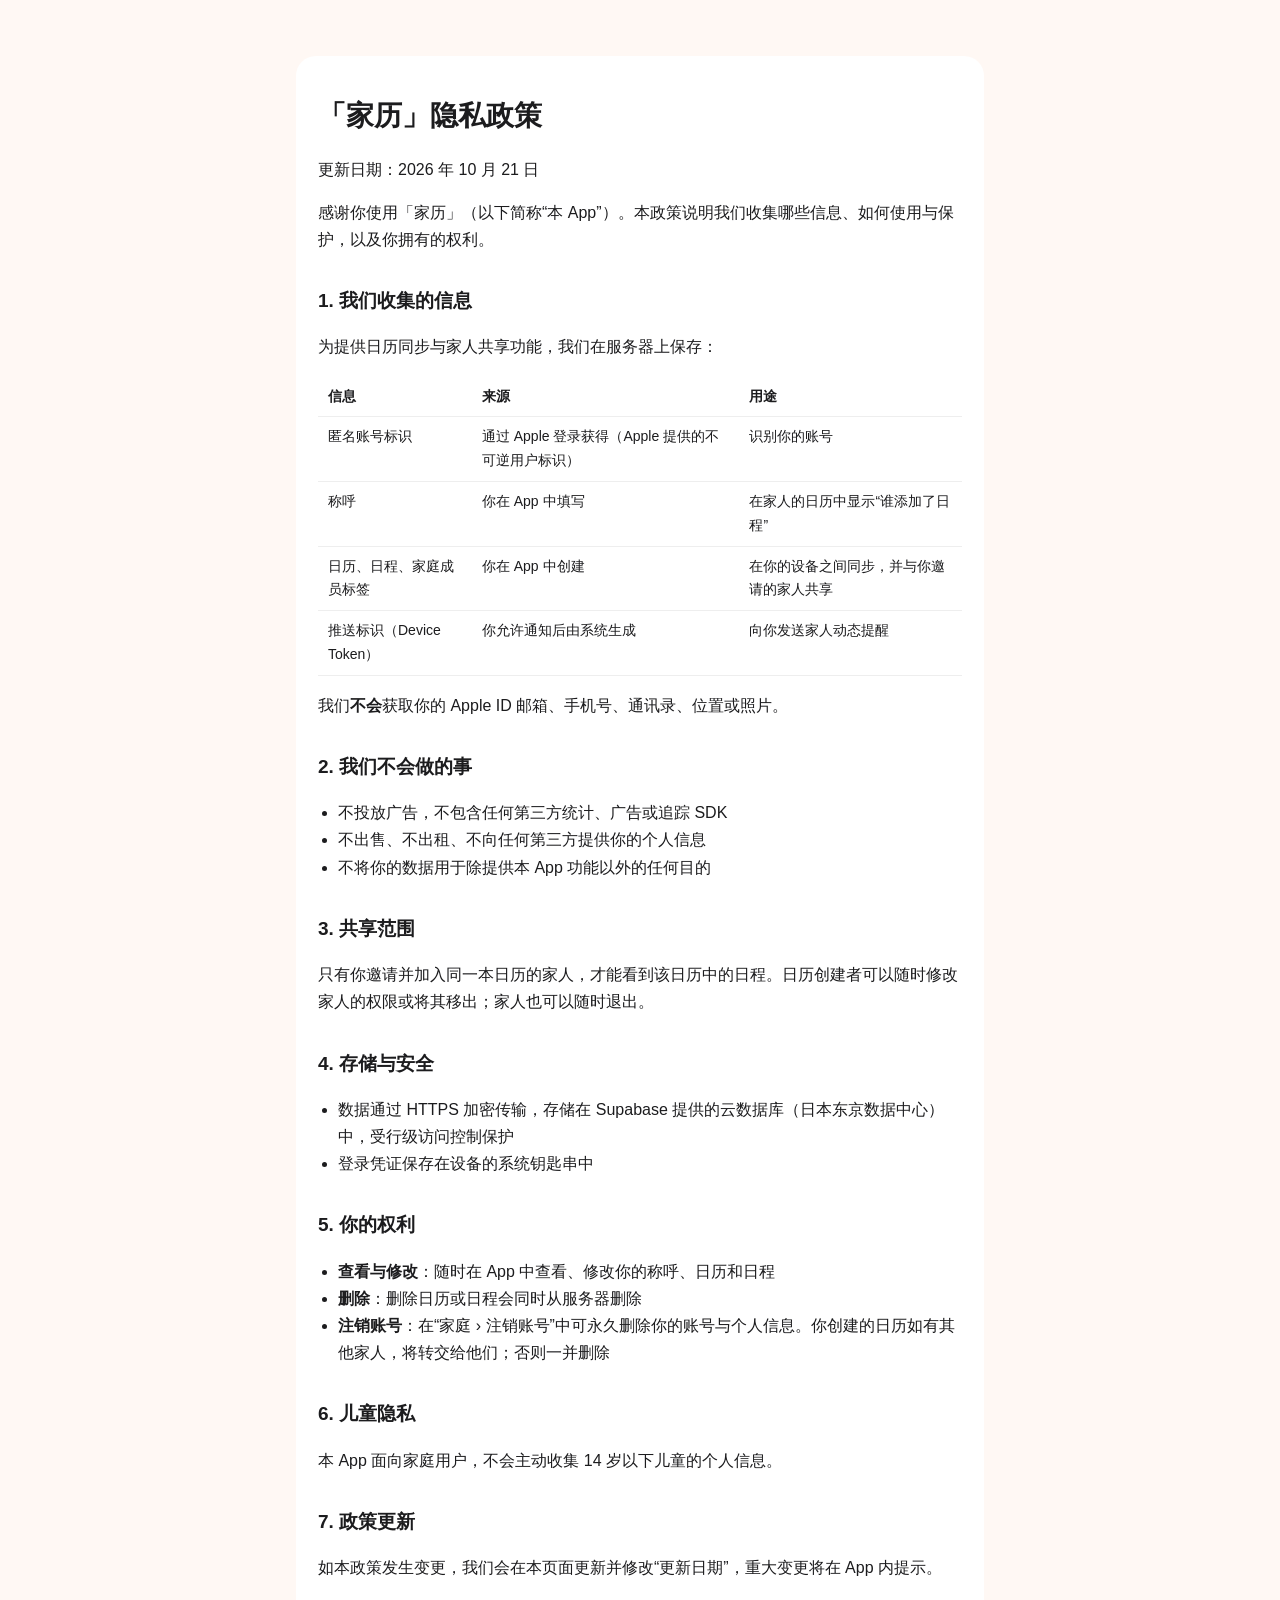
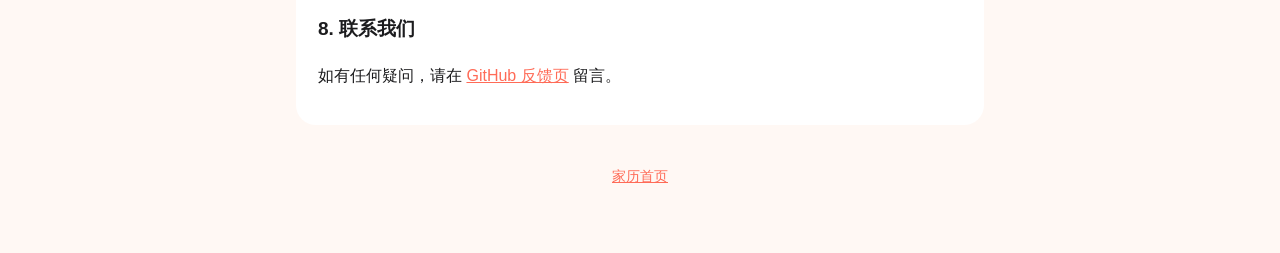
==== privacy.html @ 5de34ba7 "家历网页：首页、隐私政策、邀请落地页 Co-Authored-By: Claude Opus 5.5 <noreply@anthropic.com>" ====
<!doctype html>
<html lang="zh-CN">
<head>
<meta charset="utf-8">
<meta name="viewport" content="width=device-width, initial-scale=1">
<title>隐私政策 · 家历</title>
<link rel="stylesheet" href="style.css">
</head>
<body>
<main>
<div class="card">
<h1>「家历」隐私政策</h1>
<p>更新日期：2026 年 10 月 21 日</p>
<p>感谢你使用「家历」（以下简称“本 App”）。本政策说明我们收集哪些信息、如何使用与保护，以及你拥有的权利。</p>
<h2>1. 我们收集的信息</h2>
<p>为提供日历同步与家人共享功能，我们在服务器上保存：</p>
<table><tr><th>信息</th><th>来源</th><th>用途</th></tr><tr><td>匿名账号标识</td><td>通过 Apple 登录获得（Apple 提供的不可逆用户标识）</td><td>识别你的账号</td></tr><tr><td>称呼</td><td>你在 App 中填写</td><td>在家人的日历中显示“谁添加了日程”</td></tr><tr><td>日历、日程、家庭成员标签</td><td>你在 App 中创建</td><td>在你的设备之间同步，并与你邀请的家人共享</td></tr><tr><td>推送标识（Device Token）</td><td>你允许通知后由系统生成</td><td>向你发送家人动态提醒</td></tr></table>
<p>我们<b>不会</b>获取你的 Apple ID 邮箱、手机号、通讯录、位置或照片。</p>
<h2>2. 我们不会做的事</h2>
<ul><li>不投放广告，不包含任何第三方统计、广告或追踪 SDK</li><li>不出售、不出租、不向任何第三方提供你的个人信息</li><li>不将你的数据用于除提供本 App 功能以外的任何目的</li></ul>
<h2>3. 共享范围</h2>
<p>只有你邀请并加入同一本日历的家人，才能看到该日历中的日程。日历创建者可以随时修改家人的权限或将其移出；家人也可以随时退出。</p>
<h2>4. 存储与安全</h2>
<ul><li>数据通过 HTTPS 加密传输，存储在 Supabase 提供的云数据库（日本东京数据中心）中，受行级访问控制保护</li><li>登录凭证保存在设备的系统钥匙串中</li></ul>
<h2>5. 你的权利</h2>
<ul><li><b>查看与修改</b>：随时在 App 中查看、修改你的称呼、日历和日程</li><li><b>删除</b>：删除日历或日程会同时从服务器删除</li><li><b>注销账号</b>：在“家庭 › 注销账号”中可永久删除你的账号与个人信息。你创建的日历如有其他家人，将转交给他们；否则一并删除</li></ul>
<h2>6. 儿童隐私</h2>
<p>本 App 面向家庭用户，不会主动收集 14 岁以下儿童的个人信息。</p>
<h2>7. 政策更新</h2>
<p>如本政策发生变更，我们会在本页面更新并修改“更新日期”，重大变更将在 App 内提示。</p>
<h2>8. 联系我们</h2>
<p>如有任何疑问，请在 <a href="https://github.com/LuckyYouStudio/jiali-site/issues">GitHub 反馈页</a> 留言。</p>
</div>
<nav><a href="index.html">家历首页</a></nav>
</main>
</body>
</html>
---- style.css ----
:root { --accent: #FF6B57; --bg: #FFF8F4; --card: #fff; --text: #1c1c1e; --muted: #6e6e73; --line: #eee; }
@media (prefers-color-scheme: dark) { :root { --bg: #000; --card: #1c1c1e; --text: #f2f2f7; --muted: #98989d; --line: #2c2c2e; } }
* { box-sizing: border-box; }
body { margin: 0; font-family: -apple-system, "PingFang SC", "Helvetica Neue", sans-serif; background: var(--bg); color: var(--text); line-height: 1.7; }
main { max-width: 720px; margin: 0 auto; padding: 40px 16px 64px; }
header { text-align: center; margin-bottom: 32px; }
header img { width: 96px; height: 96px; border-radius: 22px; box-shadow: 0 8px 24px rgba(255,107,87,.25); }
h1 { font-size: 28px; margin: 16px 0 4px; }
h2 { font-size: 19px; margin: 32px 0 8px; }
.sub { color: var(--muted); margin: 0; }
.card { background: var(--card); border-radius: 20px; padding: 20px 22px; margin: 16px 0; }
.muted { color: var(--muted); font-size: 14px; }
a { color: var(--accent); }
ul { padding-left: 20px; }
table { width: 100%; border-collapse: collapse; font-size: 14px; display: block; overflow-x: auto; }
th, td { text-align: left; padding: 8px 10px; border-bottom: 1px solid var(--line); vertical-align: top; }
th { white-space: nowrap; }
.btn { display: inline-block; background: var(--accent); color: #fff; text-decoration: none; padding: 12px 22px; border-radius: 14px; font-weight: 600; }
nav { text-align: center; margin-top: 40px; font-size: 14px; }
nav a { margin: 0 10px; }
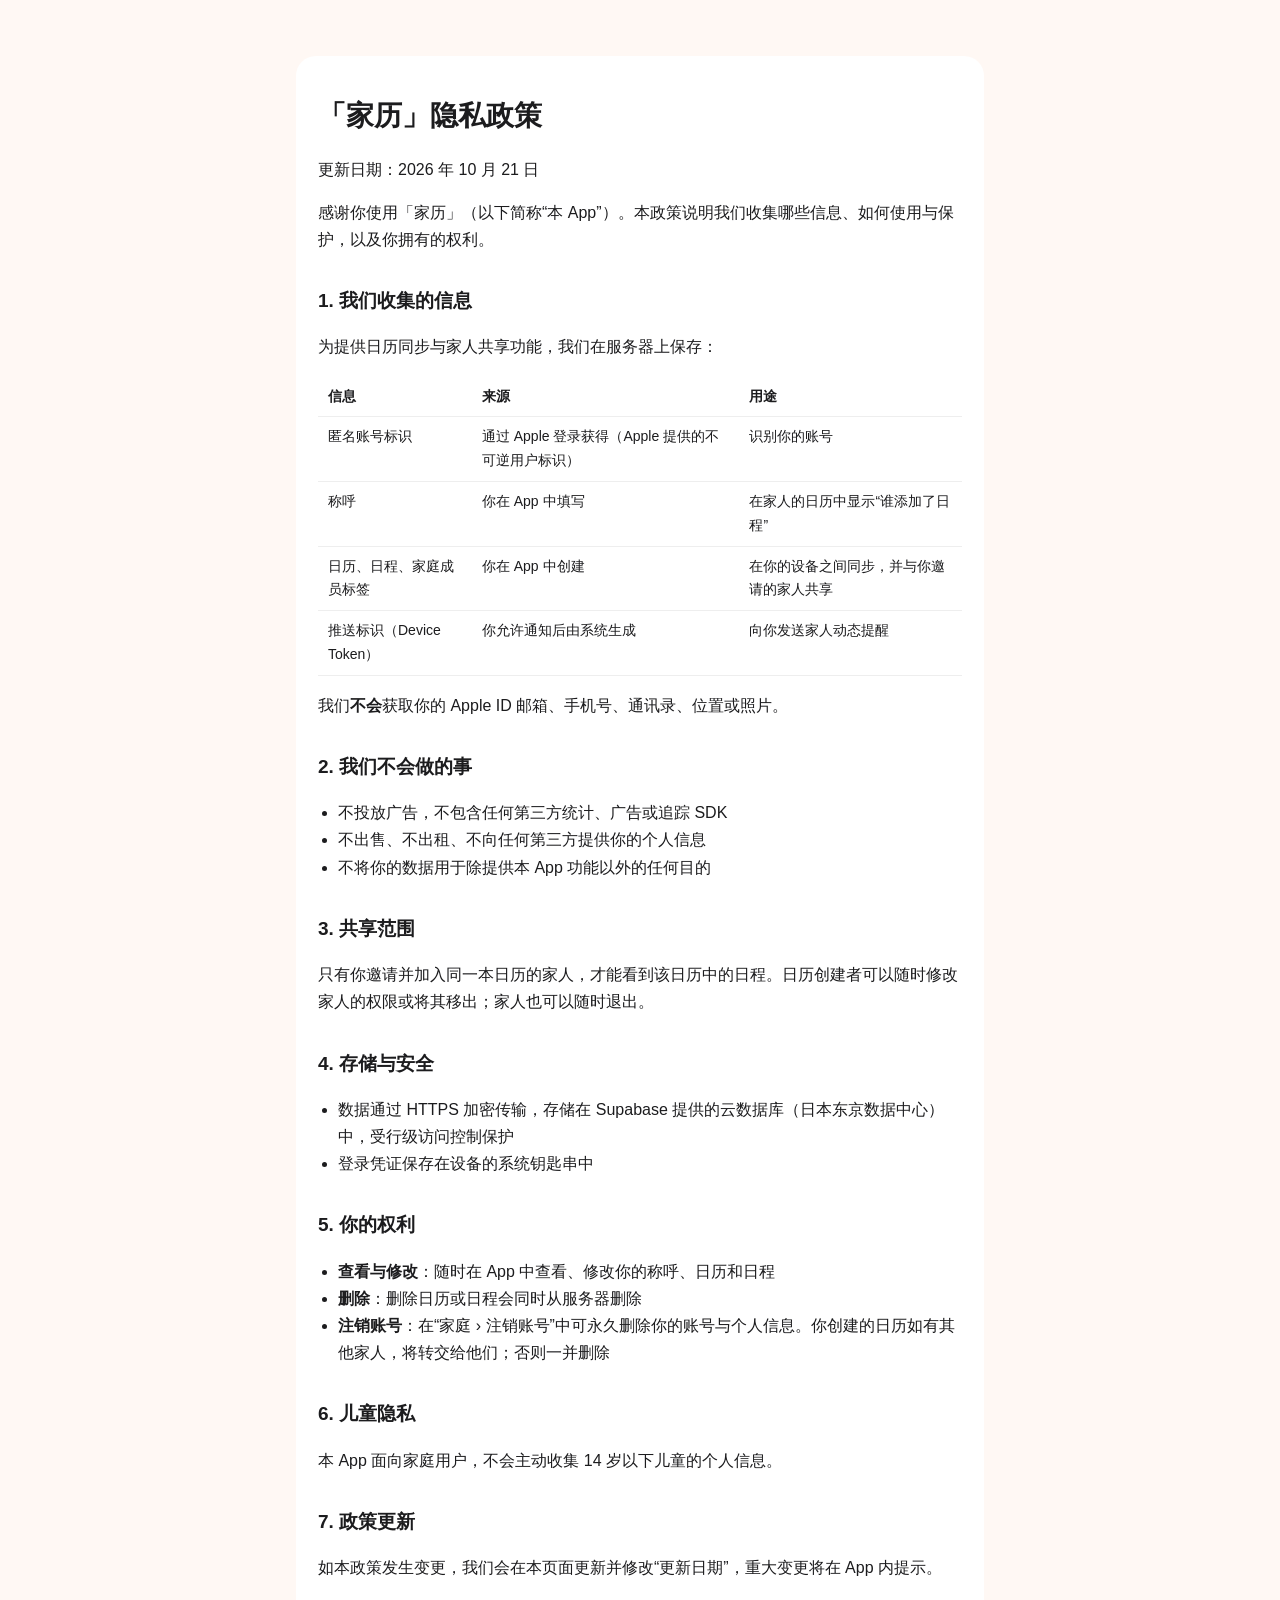
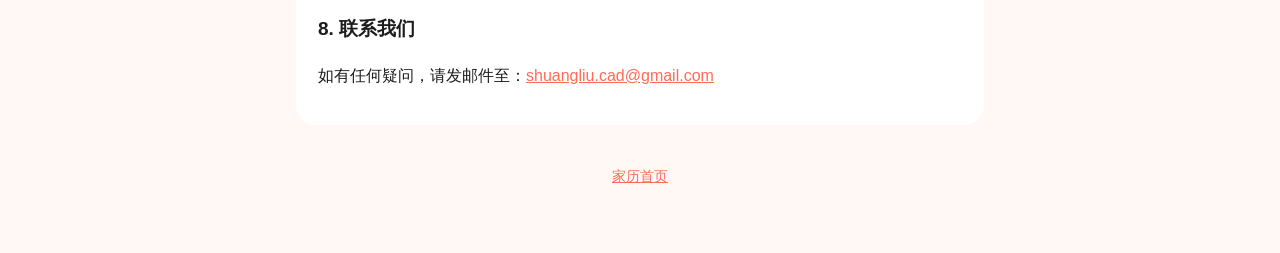
==== commit f0ba00ac: "联系方式改为邮箱 Co-Authored-By: Claude Opus 5.5 <noreply@anthropic.com>" ====
--- a/privacy.html
+++ b/privacy.html
@@ -29,7 +29,7 @@
 <h2>7. 政策更新</h2>
 <p>如本政策发生变更，我们会在本页面更新并修改“更新日期”，重大变更将在 App 内提示。</p>
 <h2>8. 联系我们</h2>
-<p>如有任何疑问，请在 <a href="https://github.com/LuckyYouStudio/jiali-site/issues">GitHub 反馈页</a> 留言。</p>
+<p>如有任何疑问，请发邮件至：<a href="mailto:shuangliu.cad@gmail.com">shuangliu.cad@gmail.com</a></p>
 </div>
 <nav><a href="index.html">家历首页</a></nav>
 </main>
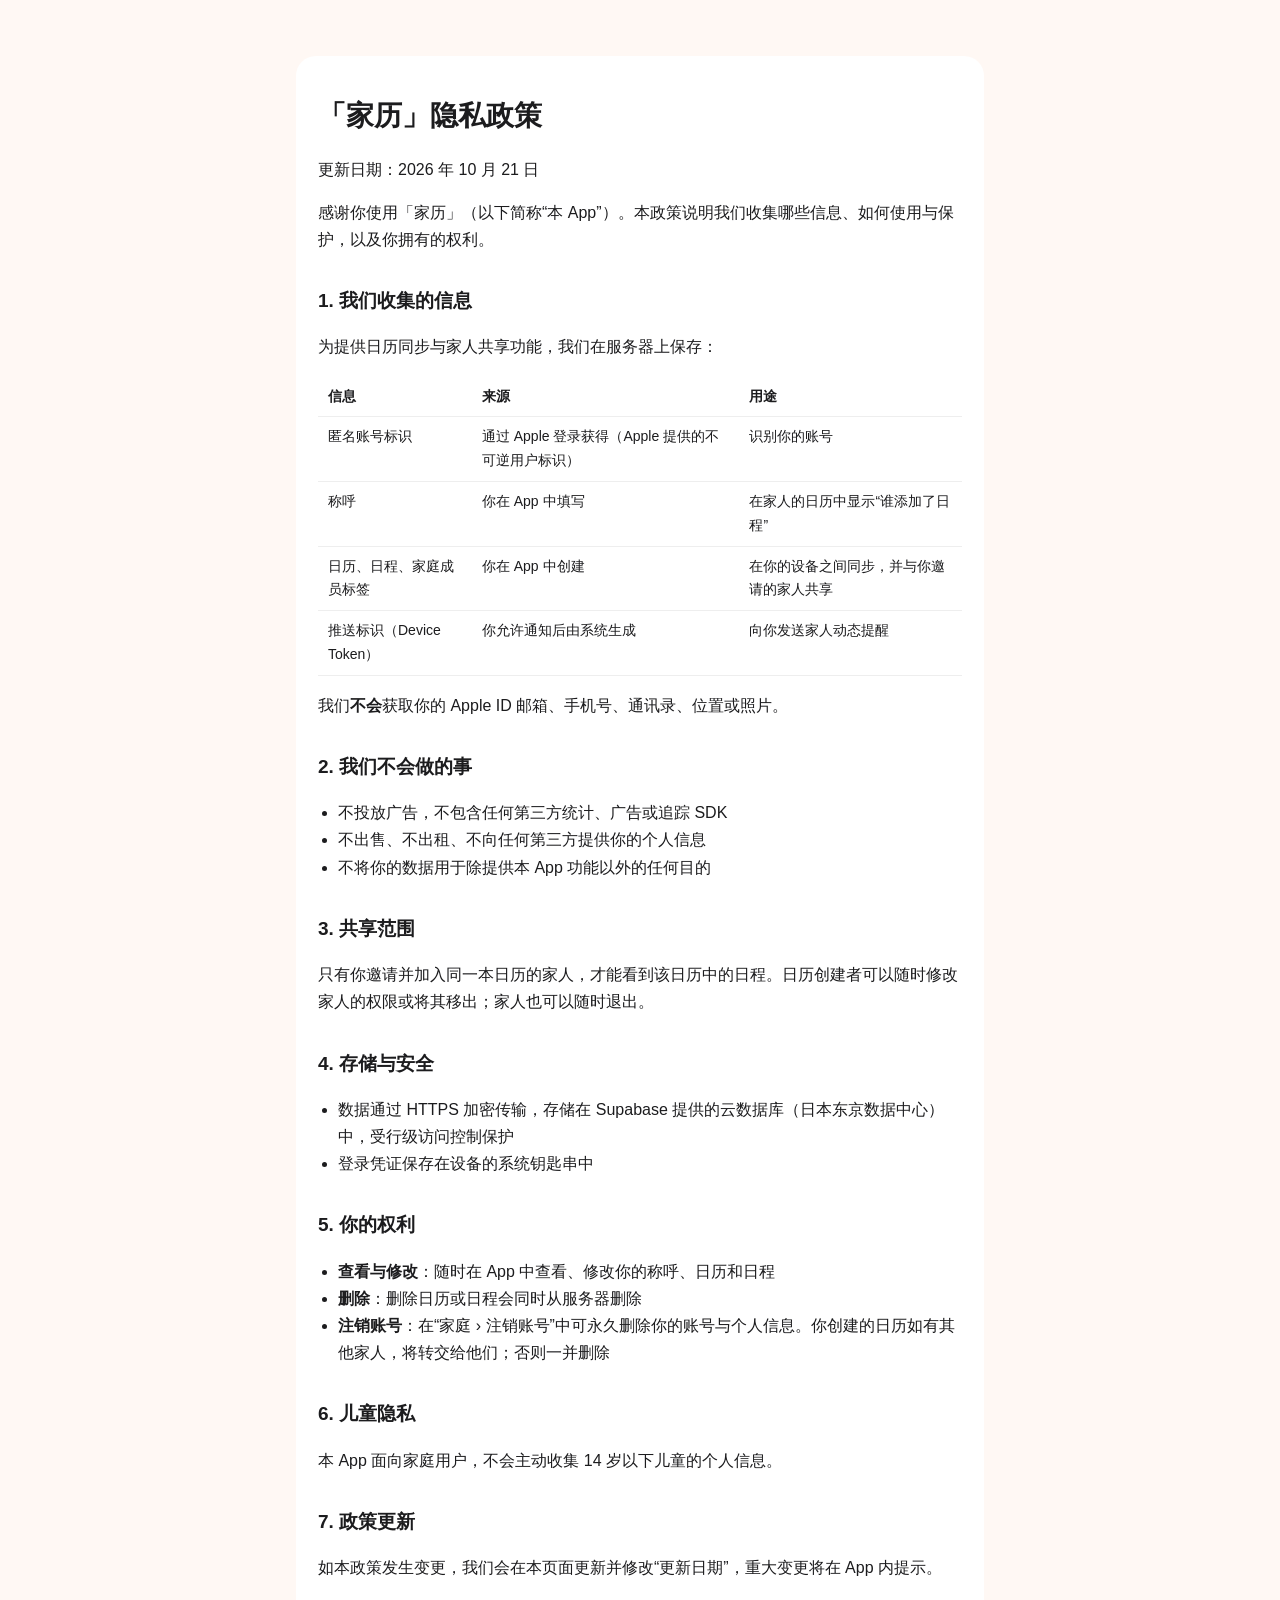
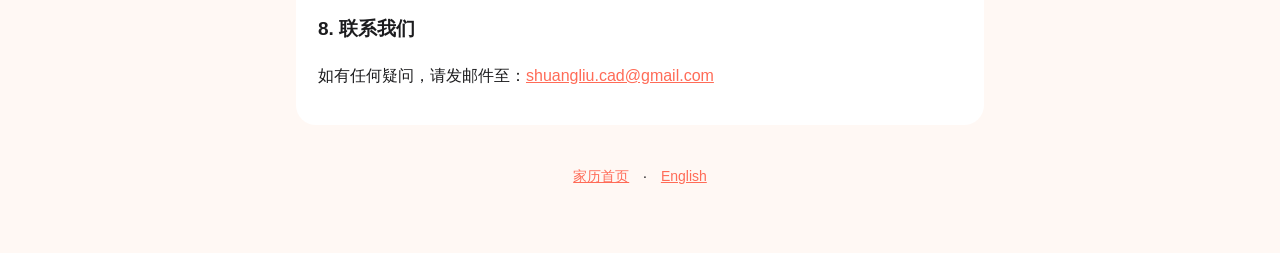
==== commit a370f0aa: "英文版首页与隐私政策 Co-Authored-By: Claude Opus 5.5 <noreply@anthropic.com>" ====
--- a/privacy.html
+++ b/privacy.html
@@ -31,7 +31,7 @@
 <h2>8. 联系我们</h2>
 <p>如有任何疑问，请发邮件至：<a href="mailto:shuangliu.cad@gmail.com">shuangliu.cad@gmail.com</a></p>
 </div>
-<nav><a href="index.html">家历首页</a></nav>
+<nav><a href="index.html">家历首页</a> · <a href="privacy-en.html">English</a></nav>
 </main>
 </body>
 </html>
